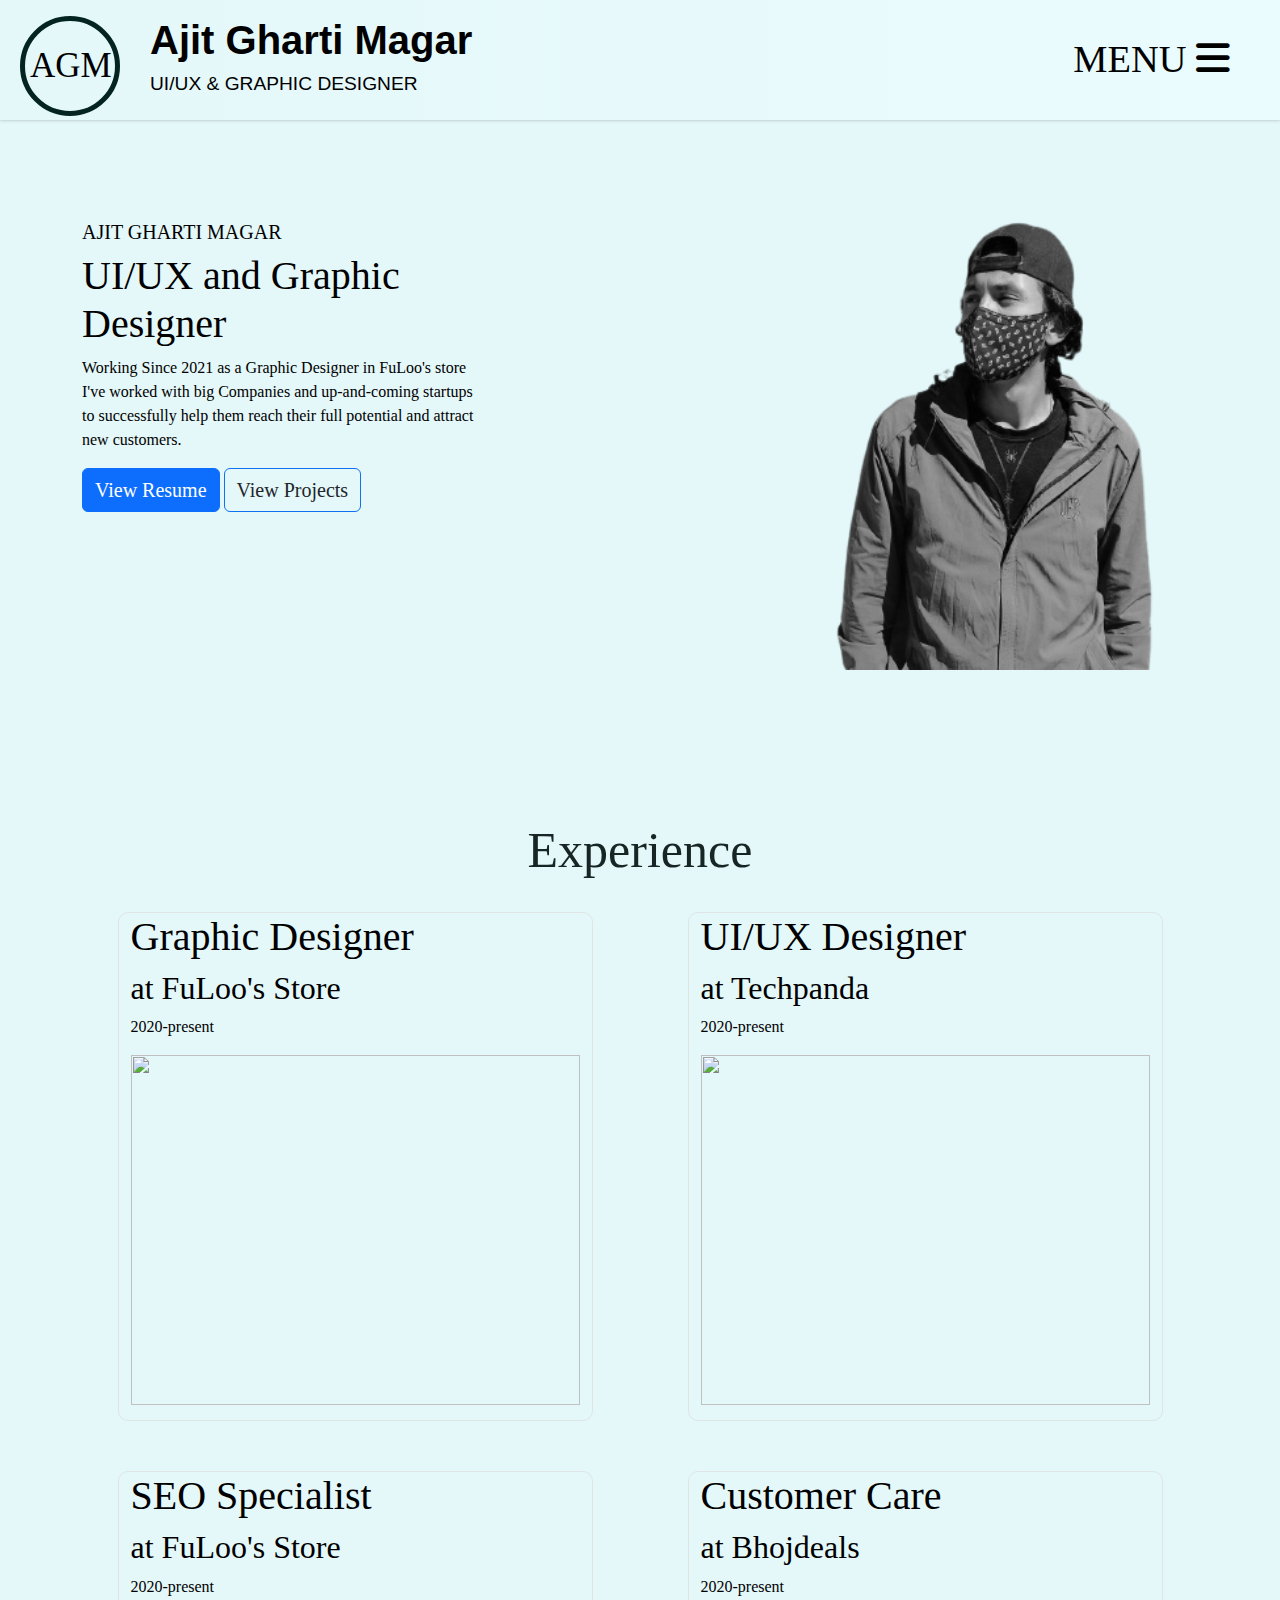
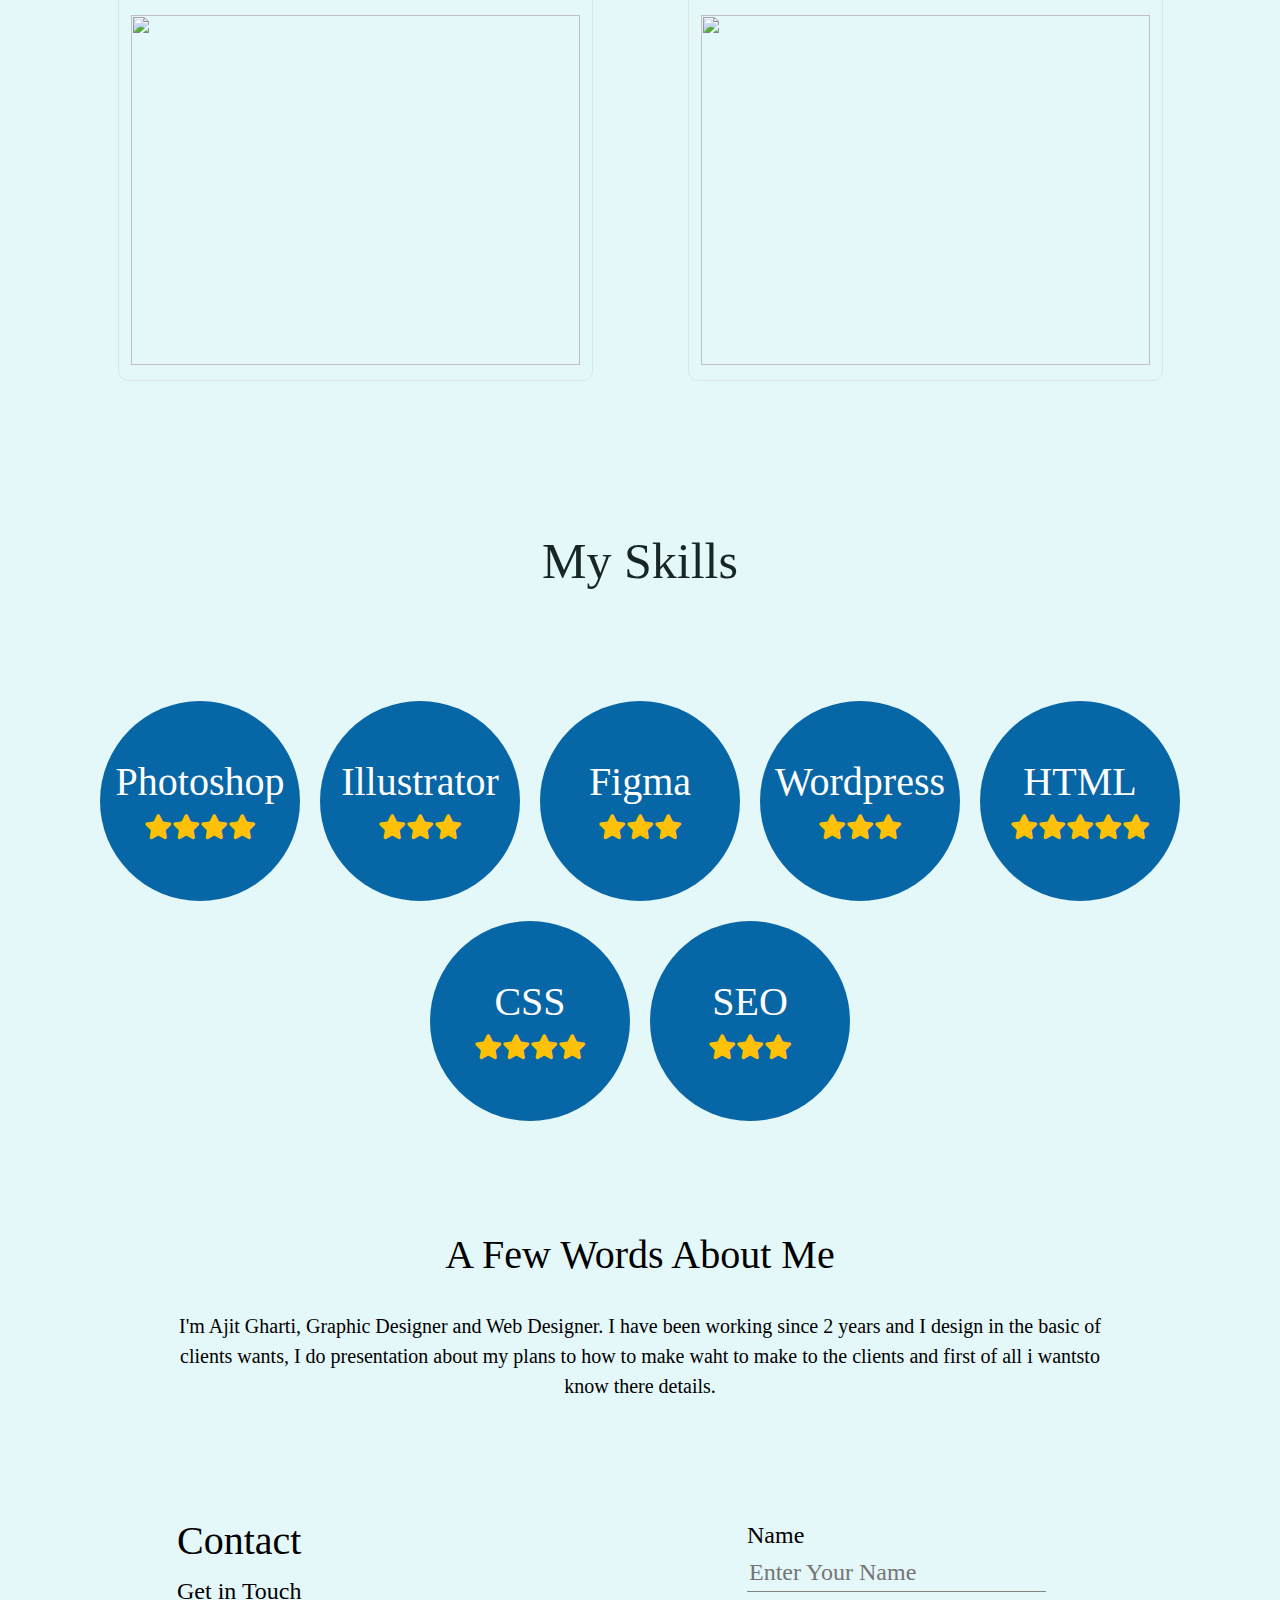
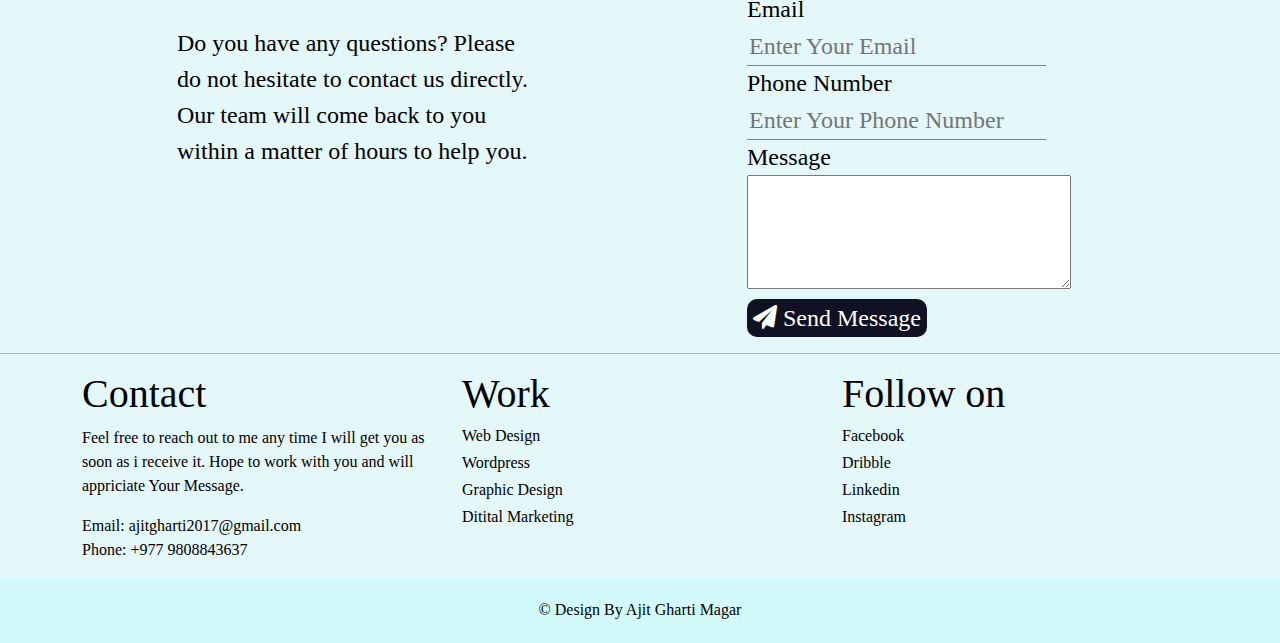
==== index.html @ 531a7505 "Add files via upload" ====
<!DOCTYPE html>
<html lang="en">
<head>
    <meta charset="UTF-8">
    <meta http-equiv="X-UA-Compatible" content="IE=edge">
    <meta name="viewport" content="width=device-width, initial-scale=1.0">
    <title>Ajit Gharti Magar</title>
    <!-- CSS only -->
<link href="https://cdn.jsdelivr.net/npm/bootstrap@5.1.3/dist/css/bootstrap.min.css" rel="stylesheet">
<script src="https://cdn.jsdelivr.net/npm/bootstrap@5.1.3/dist/js/bootstrap.bundle.min.js"></script>
    <link rel="stylesheet" href="index.css">
    <link rel="stylesheet" href="https://cdnjs.cloudflare.com/ajax/libs/font-awesome/6.0.0-beta2/css/all.min.css">
</head>
<body>

    <div class="container-fluid navbar" id="navbar">
        
            <div class="left-container">
                <div class="logo circle-logo">

                    <h1>AGM</h1>
                </div>
                <div class="logo name">

                    <h1>Ajit Gharti Magar</h1>
                    <h2>UI/UX & GRAPHIC DESIGNER</h2>
                </div>
                

            </div>
            <div class="right-container">
                <div class="menu-container">
                    <a href="menu.html">

                        <span>MENU
                        </span>
                        <i class="fas fa-bars"></i>
                    </a>

                </div>
            </div>

    </div>

    <!-- container -->
    <div class="container about">
        <div class="row">
            <div class="col-xl-7 col-md-7 col-12">
                <h1 style="font-size: 20px; font-weight: 100;">AJIT GHARTI MAGAR</h1>
                <h1>UI/UX and Graphic<br> Designer</h1>
                <p>Working Since 2021 as a Graphic Designer in FuLoo's store <br>
                    I've worked with big Companies and up-and-coming startups <br>
                    to successfully help them reach their full potential and
                    attract <br> new customers.
        
                </p>
                <div class="btn btn-primary" style="font-size: 20px;"><a href="cv.pdf" target="_blank" style="color: rgb(255, 255, 255); text-decoration: none;">View Resume</a></div>
                <div class="btn btn-hover" style="font-size: 20px;">View Projects</div>
            </div>
            <div class="col-xl-4 col-md-4 col-8">
                <div class="img-container">
                    <img src="ajit.png"alt="">
                </div>

            </div>
        </div>
     
    </div>

    <div id="experience">

        <div class="container" id="experience">
            <h1 style="text-align: center; color: rgb(24, 37, 37); font-size: 50px;">Experience</h1>

            <br>
            <div class="row justify-content-around">
                <div class="col-11 col-xl-5 col-md-6  experience-container">
                    <h1>Graphic Designer</h1>
                    <h2>at FuLoo's Store</h2>
                    <p>2020-present</p>
                    <img src="https://1.bp.blogspot.com/-_JPHmEAnP00/X3aUCWBOgDI/AAAAAAAATdQ/WE9kayH0pbs6gte7GfJ0QWilcUnryeY3wCLcBGAsYHQ/s2048/adobe%2Bphotoshop%2B2020%2BLogo%2BIcon%2BDownload.png" alt="">
                </div>
                <div class="col-11 col-xl-5 col-md-6  experience-container">
                    <h1>UI/UX Designer</h1>
                    <h2>at Techpanda</h2>
                    <p>2020-present</p>
                    <img src="https://external-content.duckduckgo.com/iu/?u=https%3A%2F%2Fcdn-images-1.medium.com%2Fmax%2F1200%2F0*o5oUDM7g3T7wswtW.jpg&f=1&nofb=1" alt="">
                </div>
            </div>
            <div class="row justify-content-around">
                <div class="col-11 col-xl-5 col-md-6 experience-container">
                    <h1>SEO Specialist</h1>
                    <h2>at FuLoo's Store</h2>
                    <p>2020-present</p>
                    <img src="https://external-content.duckduckgo.com/iu/?u=http%3A%2F%2Fblog.stayintouch.co.in%2Fwp-content%2Fuploads%2F2019%2F08%2FSEO-specialist.jpg&f=1&nofb=1" alt="">
                </div>
                <div class="col-11 col-xl-5 col-md-6 experience-container">
                    <h1>Customer Care</h1>
                    <h2>at Bhojdeals</h2>
                    <p>2020-present</p>
                    <img src="https://external-content.duckduckgo.com/iu/?u=https%3A%2F%2Ftheeverestlist.org%2Fstorage%2Fimages%2FTop%252010%2520Online%2520Food%2520Delivery%2520Systems%2F1622015781_Bhojdeals.jpg&f=1&nofb=1" alt="">
                </div>
            </div>

        </div>
    </div>   

    <!-- skills sectoin -->
    <div id="skills">
        <div class="container skill-container">
            
            <h1 style="text-align: center; color: rgb(24, 37, 37); font-size: 50px; margin: 100px;">My Skills</h1>
            <!-- circle skills container -->
            <div class="row justify-content-center">
                
                <div class="col-xl-2  circle-skills">
                    <div class="btn">
                        <h1>Photoshop</h1>
                        <i class="fas fa-star"></i><i class="fas fa-star"></i><i class="fas fa-star"></i><i class="fas fa-star"></i>
                    </div>

                </div>
                <div class="col-xl-2  circle-skills">
                    <div class="btn">
                        <h1>Illustrator</h1>
                        <i class="fas fa-star"></i><i class="fas fa-star"></i><i class="fas fa-star"></i>
                    </div>

                </div>
                <div class="col-xl-2  circle-skills">
                    <div class="btn">
                        <h1>Figma</h1>
                        </i><i class="fas fa-star"></i><i class="fas fa-star"></i><i class="fas fa-star"></i>
                    </div>

                </div>
                <div class="col-xl-2  circle-skills">
                    <div class="btn">
                        <h1>Wordpress</h1>
                        </i><i class="fas fa-star"></i><i class="fas fa-star"></i><i class="fas fa-star"></i>
                    </div>

                </div>
                <div class="col-xl-2  circle-skills">
                    <div class="btn">
                        <h1>HTML</h1>
                        <i class="fas fa-star"></i><i class="fas fa-star"></i><i class="fas fa-star"></i><i class="fas fa-star"></i><i class="fas fa-star"></i>
                    </div>

                </div>
                <div class="col-xl-2  circle-skills">
                    <div class="btn">
                        <h1>
                            CSS
                         <br>
                        </h1>
                        <i class="fas fa-star"></i><i class="fas fa-star"></i><i class="fas fa-star"></i><i class="fas fa-star"></i>
                    </div>

                </div>
                <div class="col-xl-2  circle-skills">
                    <div class="btn">
                        <h1>SEO</h1>
                        </i><i class="fas fa-star"></i><i class="fas fa-star"></i><i class="fas fa-star"></i>
                    </div>

                </div>
                
                </div>
            </div>
            <!-- circle skills container -->

        </div>
    </div>
    <!-- skills sectoin ends -->
    <div id="about-me">
        <div class="container" id="about">
            <div class="row justify-content-center">
                <div class="col-xl-10">
                    <h1 style="text-align: center;">A Few Words About Me</h1>
                    <br>
                    <p style="text-align: center; font-size: 20px;">
                        I'm Ajit Gharti, Graphic Designer and Web Designer.
                        I have been working since 2 years and I design in the basic
                        of clients wants, I do presentation about my plans to how
                        to make waht to make to the clients and first of all i wantsto know
                        there details.
                    </p>

                </div>
            </div>

        </div>
    </div> 

    <div class="container">
        <div id="contact">
            <div class="row justify-content-around">
                <div class="col-xl-4">
                    <h1>Contact</h1>
                    <p>Get in Touch</p>
                    <p>Do you have any questions? Please do not hesitate to contact us directly. Our team will come back to you within a matter of hours to help you.</p>
                </div>
                <div class="col-xl-4">

                    <form action="mailto:ajitgharti2017@gmail.com" method="post">
                        <label for="Name">Name</label> <br>
                        <input type="text" placeholder="Enter Your Name"><br>

                        <label for="Email">Email</label><br>
                        <input type="email" placeholder="Enter Your Email"> <br>

                        <label for="">Phone Number</label><br>
                        <input type="number" placeholder="Enter Your Phone Number"><br>

                        <label for="Message" >Message</label> <br>
                        <textarea name="message" id="" cols="23" rows="3"></textarea><br>
                        <button type="submit" style="border: none; background-color: rgb(16, 17, 34); border-radius: 10px; color: white;"><i class="fas fa-paper-plane"></i> Send Message</button>
                    </form>
                </div>
            </div>
        </div>
    </div>
    <hr>

    <div class="container">
        <div class="row justify-content-center">
            <div class="col-xl-4">
                <h1>Contact</h1>
                <p>Feel free to reach out to me any time
                    I will get you as soon as i receive it. Hope
                    to work with you and will appriciate Your
                    Message.

                </p>
                <p>Email: ajitgharti2017@gmail.com
                    <br>
                    Phone: +977 9808843637
                </p>
            </div>
            <div class="col-xl-4 col-6">
                <h1>Work</h1>
                    <h6>Web Design</h6>
                    <h6>Wordpress</h6>
                    <h6>Graphic Design</h6>
                    <h6>Ditital Marketing</h6>
            </div>
            <div class="col-xl-4 col-6">
                <h1>Follow on</h1>
                <h6>Facebook</h6>
                <h6>Dribble</h6>
                <h6>Linkedin</h6>
                <h6>Instagram</h6>
            </div>
        </div>
    </div>

    <!-- footer -->
    <div id="footer">
        <div class="container-fluid">
            <p style="text-align: center;">&copy Design By Ajit Gharti Magar</p>
            <!-- <p style="text-align: center;">&copy Develop By Bikesh Chaudhary (bikeshchaudhary1211@gmail.com) </p> -->
        </div>
    </div>
    <!-- footer ends -->

    <!-- script file -->

    <!-- script file ends -->
</body>
</html>
---- index.css ----
body{
    background-color: #E4F7F9;
    margin: 0;
    padding: 0;
    height: 200vh;
    color: black;
    font-family:serif;

}
.container-fluid{
    margin: 0;
    padding: 0;
    
}
.navbar{
    color: black;
    width: 100%;
    height: 120px;
    /* background-color: #4adbff; */
    box-shadow: rgba(0, 0, 0, 0.1) 0px 1px 3px 0px, rgba(0, 0, 0, 0.06) 0px 1px 2px 0px;
    /* color: white; */
    background-image: linear-gradient(to left, #eafcfd , #E4F7F9);

}

.circle-logo
{
    display: inline-block;
    height: 100px;
    width: 100px;
    border-radius: 50%;
    border: 5px solid rgb(4, 36, 33);
    padding-top: 20px;
    margin-left: 20px;
    position: absolute;
    transition: all 0.4s ease;

}
.circle-logo h1{
    font-size: 35px;
    margin-left: 5px;
    margin-top: 4px;
}

.left-container{
    /* border: 1px solid red; */
    width: 50%;
}
.name{
    margin-left: 150px;
}
.img-container img{
    width: 130%;
    height: 450px;
    object-fit: cover;
    filter: grayscale(100%);
    transition: all 1s ease;
    /* padding-bottom: 20px; */
}
.img-container img:hover{
    filter: grayscale(0);
}
.name h1{
    font-family: Arial, Helvetica, sans-serif;
    font-weight: bold;
}

.name h2{
    font-weight: 300;
    color: rgb(0, 0, 0);
    font-family: Arial, Helvetica, sans-serif;
    font-size: 1.5vw;
}
.right-container{
    font-size: 3vw;
}
.menu-container{
    margin-right: 50px;
}
.menu-container a{
    text-decoration: none;
    color: black;
}
.about{
    margin-top: 100px;
}
#experience{
    margin-top: 150px;
}

.experience-container{

    margin-bottom: 50px;
    padding-bottom: 15px;
    border: 1px solid rgba(221, 220, 220, 0.699);
    border-radius: 10px;
    transition: all 0.4s ease;
}
.experience-container:hover{
    transform: scale(1.01);
    background-color: #0b59ce;

    color: white;
}
.experience-container img:hover{
    border-radius: 10px;
}
.experience-container img{
    transition: all .7s ease;
    width: 100%;
    height: 350px;
    object-fit: cover;
    margin: auto;
}
.circle-logo:hover{
    background-color: rgb(4, 36, 33);
    color: white;
}
.popup-text p{
    column-rule: black;
}

.circle-skill-btn{
border-radius: 100px;
font-size: 30px;
}
.circle-skills{
    height: 200px;
    width: 200px;
    border-radius: 50%;
    background-color: #0766a5;
    margin: 10px;
    display: flex;
    align-items: center;
    justify-content: center;
    transition: all 0.4s ease;

}
.circle-skills h1{
    color: white;
}
.circle-skills .fas{
    color: #FFC107;
}
.circle-skills i{
    font-size: 25px;
}

.circle-skills:hover{
    width: 200px;
    height: 200px;
    border-radius: 10px;
}
.modal-body{
    width: 899px;
}

.circle-skills:hover{
    background-color: #0b59ce;
    background-image: linear-gradient(to right, rgb(17, 195, 240) , #0b59ce);
        color: white;
}
@media (max-width:600px) {
    .circle-skills{
        height: 100px;
        width: 100px;
    }
    .circle-skills h1{
        font-size: 20px;

    }
    .circle-skill-btn{
        font-size: 15px;
        }
        .circle-skills h1{
            font-size: 16px;
        }
        .circle-skills i{
            font-size: 10px;
        }
        
    
}
.btn-hover{
    font-size: 20px; 
    border: 1px solid rgb(15, 114, 243);
}
.btn-hover:hover{
    border: 1px solid rgb(17, 195, 240) ;
    background-color: #0b59ce;
    background-image: linear-gradient(to right, rgb(17, 195, 240) , #0b59ce);

    color: white;
}
#about-me{
    margin-top: 100px;
}
#footer{
    background-color: rgb(211, 250, 250);
    padding: 5px;
    padding-top: 20px;
}
input{
    border: none;
    background-color: #E4F7F9;
    box-shadow: 0px 1px 0px 0px rgb(133, 130, 130);
}
#contact{
    margin-top: 100px;
    font-size: 1.5rem;
}

@media (max-width:600px) {
    .name{
        display: none;
    }
    .circle-logo{
        margin-top:-50px;
    }
    .logo{
        width: 80px;
        height: 80px;
    }
    .logo h1{
        font-size: 25px;
    }
    .name{
        margin-left: 40px;
    }
    .name h1{
        font-size: 20px;
    }
    .name h2{
        font-size: 15px;;
    }
    .menu-container{
        font-size: 25px;
    }

    
}
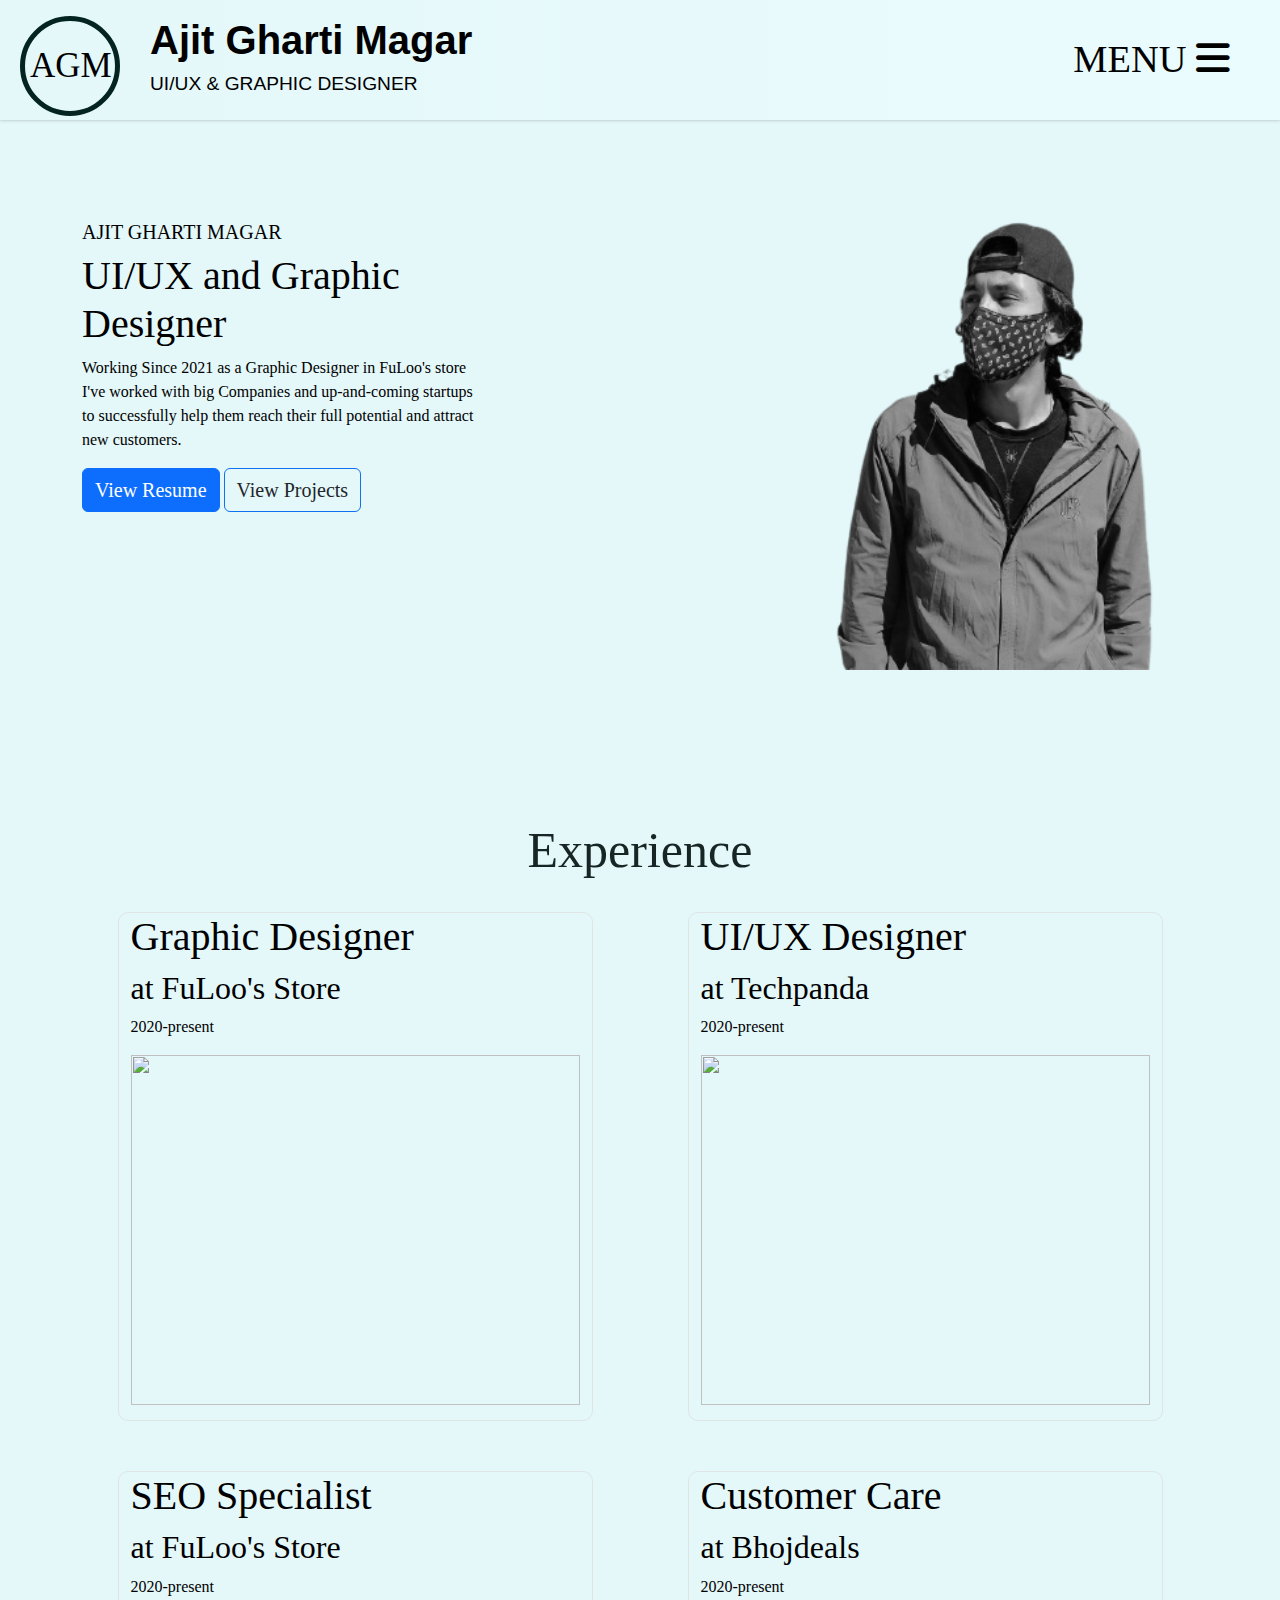
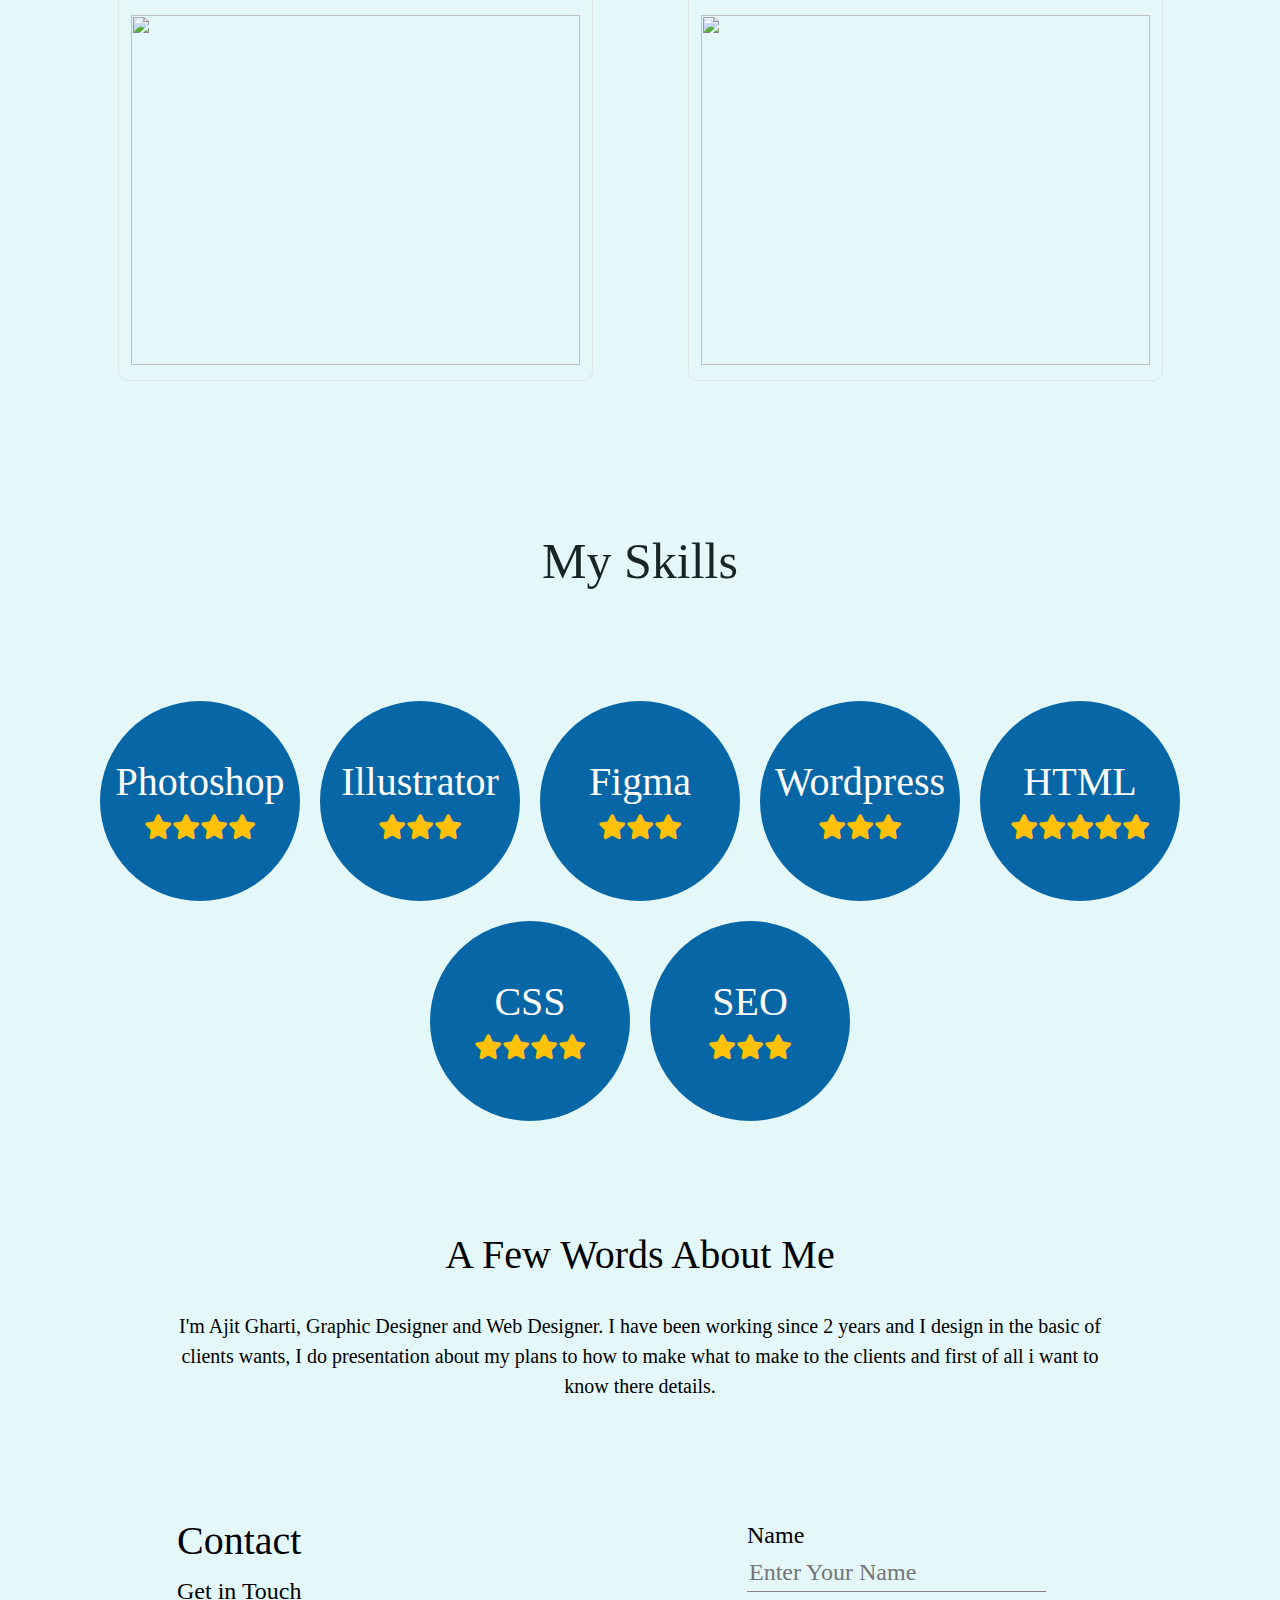
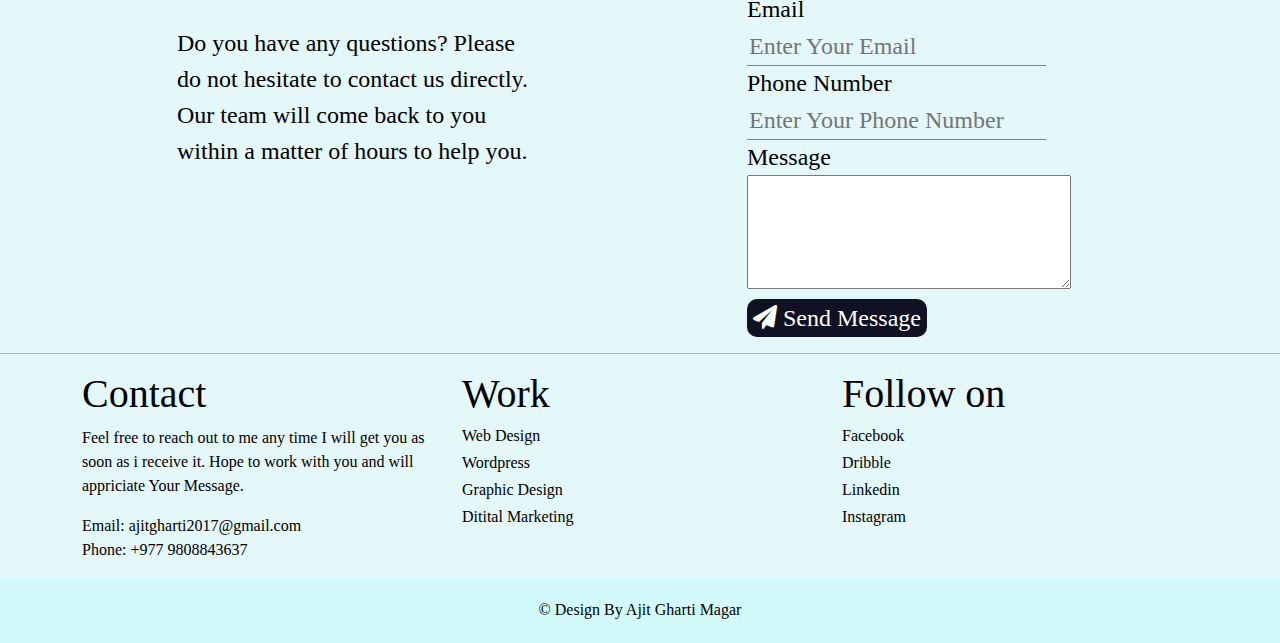
==== commit e01035c7: "Update index.html" ====
--- a/index.html
+++ b/index.html
@@ -5,6 +5,7 @@
     <meta http-equiv="X-UA-Compatible" content="IE=edge">
     <meta name="viewport" content="width=device-width, initial-scale=1.0">
     <title>Ajit Gharti Magar</title>
+    <link rel="icon" href="alogo.ico">
     <!-- CSS only -->
 <link href="https://cdn.jsdelivr.net/npm/bootstrap@5.1.3/dist/css/bootstrap.min.css" rel="stylesheet">
 <script src="https://cdn.jsdelivr.net/npm/bootstrap@5.1.3/dist/js/bootstrap.bundle.min.js"></script>
@@ -183,7 +184,7 @@
                         I'm Ajit Gharti, Graphic Designer and Web Designer.
                         I have been working since 2 years and I design in the basic
                         of clients wants, I do presentation about my plans to how
-                        to make waht to make to the clients and first of all i wantsto know
+                        to make what to make to the clients and first of all i want to know
                         there details.
                     </p>
 
@@ -268,4 +269,4 @@
 
     <!-- script file ends -->
 </body>
-</html>+</html>
